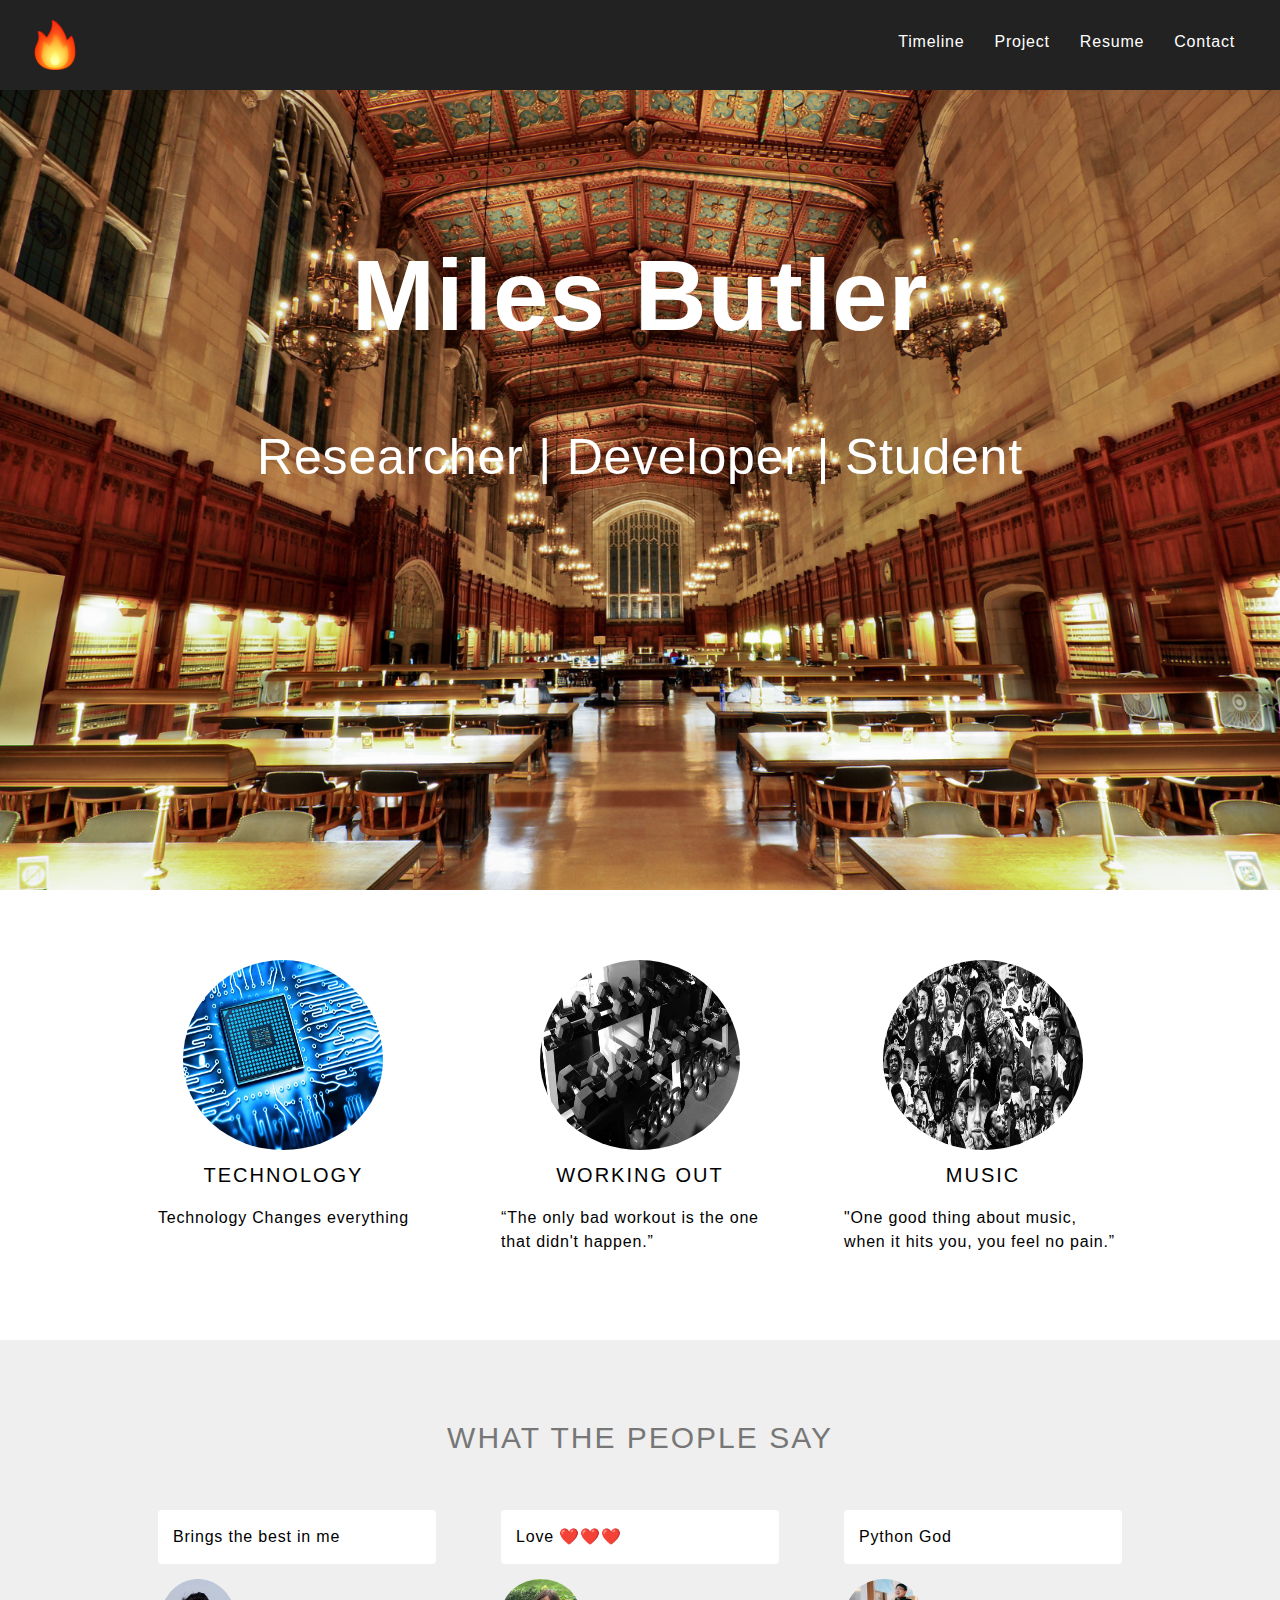
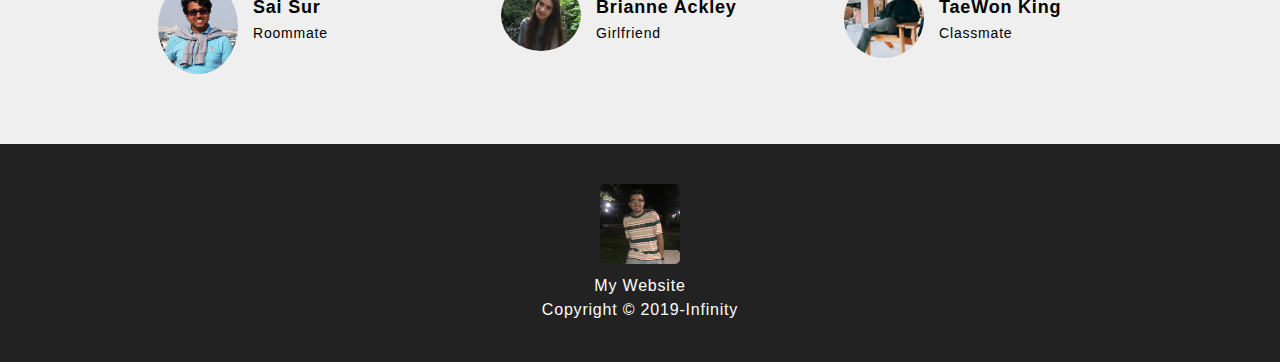
==== index.html @ 291685d3 "Add files via upload" ====
<!DOCTYPE html>
<html lang="en">
<head>
    <title>My Awesome Website</title>

    <!-- attach our stylesheet -->
    <link rel="stylesheet" href="css/style.css">
</head>
<body>

    <!-- the header -->
    <header>
      <!-- Skip to main content -->
        <div class="skip"><a href="#main">Skip to Main Content</a></div>
        <!-- our main logo -->
        <a id="logo" href="index.html">
            <img src="img/fire.png" alt="Logo">
        </a>


            <ul class='menu'>
                <li><a href="timeline.html">Timeline</a></li>
                <li><a href="projects.html">Project</a></li>
                <li><a href="resume.pdf" target="_blank">Resume</a></li>
                <li><a href="contact.html">Contact</a></li>
            </ul>


    </header>

    <!-- the content -->
    <main>

        <!-- hero content -->
        <div class="hero">
            <!-- content for the hero -->
            <div class="hero-content">
                <h1 class="hero-title">Miles Butler</h1>
                <p>Researcher | Developer | Student</p>


            </div>
        </div>

        <!-- features section -->
        <div class="site-section" id='main'>
        <div class="site-section-inside">



            <div class="feature-box">
                <img  src="img/tech.jpg" alt="A picture of Technology">
                <h5>Technology</h5>
                <p>Technology Changes everything</p>
            </div>

            <div class="feature-box">

                <img  src="img/workout.jpg" alt="A picture of Technology">
                <h5>Working Out </h5>
                <p>“The only bad workout is the one that didn't happen.”</p>
            </div>

            <div class="feature-box">
                <img  src="img/rap.jpeg" alt="A picture of Technology">
                <h5>Music</h5>
                <p>"One good thing about music, when it hits you, you feel no pain.” </p>
            </div>

        </div>
        </div>

        <!-- testimonials section -->
        <div class="site-section site-section-secondary">
          <div class="section-header">
              <h2>What the people say</h2>
          </div>

        <div class="site-section-inside">

            <div class="testimonial-box">
                <div class="testimonial-content">
                    Brings the best in me
                </div>
                <div class="testimonial-author">
                    <img src="img/sai.png" alt="Sai">
                    <h5>Sai Sur</h5>
                    <span>Roommate</span>
                </div>
            </div>

            <div class="testimonial-box">
                <div class="testimonial-content">
                    Love ❤️❤️❤️
                </div>
                <div class="testimonial-author">
                    <img src="img/bree.png" alt="Bree">
                    <h5>Brianne Ackley</h5>
                    <span>Girlfriend</span>
                </div>
            </div>

            <div class="testimonial-box">
                <div class="testimonial-content">
                  Python God
                </div>
                <div class="testimonial-author">
                    <img src="img/tae.png" alt="Tae">
                    <h5>TaeWon King</h5>
                    <span>Classmate</span>
                </div>
            </div>

        </div>
        </div>

    </main>

    <!-- the footer -->
    <footer>
        <img src="img/avatar.png" alt="Footer Logo">
        <span>My Website<br>Copyright &copy; 2019-Infinity </span>
    </footer>

</body>
</html>
---- css/style.css ----
/* resetting browser stuff */
*     {
  box-sizing: border-box;
}

.icon{
  width:50px;
  height: 50px;
}

.icon_li{
  padding :5px;
  margin: 5px;
}

html,
body   {
  margin: 0;
  padding: 0;
  line-height: 1.5;
  font-size: 16px;
}

@import url(http://fonts.googleapis.com/css?family=Open+Sans:300,700);
body {
  font-family: 'Open Sans', 'Helvetica Neue', Helvetica, Arial, sans-serif;
  font-size: 1em;
  font-weight: 300;
  line-height: 1.5;
  letter-spacing: 0.05em;
}

/* Layout */
* {
  -moz-box-sizing: border-box;
  -webkit-box-sizing: border-box;
  box-sizing: border-box;
}
/* main navigation */
nav     {
  width: 100%;
  text-align: center;
}
.menu{
  display: flex;
  flex-wrap: wrap;
  justify-content:flex-end;
  align-items: center;
  text-align: center;
  margin: 0;
}
nav ul{list-style: none;}
nav ul li {

  flex-basis: 100%;
}
nav ul li a    {
  color: #FFF;
  text-decoration: none;
  display: block;
  padding: 10px 15px;
  border-radius: 3px;
  transition: 0.3s ease all;
}
nav ul li a:hover   {
  background: #444;
}
/* Styling */
.timeline {
  margin: 4em auto;
  position: relative;
  max-width: 46em;
}
.timeline:before {
  background-color: black;
  content: '';
  margin-left: 2.45em;
  position: absolute;
  top: 0;
  left: 2em;
  width: 2px;
  height: 100%;
}

.timeline-event {
  position: relative;
}
.timeline-event:hover .timeline-event-icon {
  -moz-transform: rotate(-45deg);
  -ms-transform: rotate(-45deg);
  -webkit-transform: rotate(-45deg);
  transform: rotate(-45deg);
  background-color: #a83279;
}
.timeline-event:hover .timeline-event-thumbnail {
  -moz-box-shadow: inset 40em 0 0 0 #a83279;
  -webkit-box-shadow: inset 40em 0 0 0 #a83279;
  box-shadow: inset 40em 0 0 0 #a83279;
}

.timeline-event-copy {
  padding: 2em;
  position: relative;
  top: -1.875em;
  left: 4em;
  width: 80%;
}
.timeline-event-copy h3 {
  font-size: 1.75em;
}
.timeline-event-copy h4 {
  font-size: 1.2em;
  margin-bottom: 1.2em;
}
.timeline-event-copy strong {
  font-weight: 700;
}
.timeline-event-copy p:not(.timeline-event-thumbnail) {
  padding-bottom: 1.2em;
}

.timeline-event-icon {
  -moz-transition: -moz-transform 0.2s ease-in;
  -o-transition: -o-transform 0.2s ease-in;
  -webkit-transition: -webkit-transform 0.2s ease-in;
  transition: transform 0.2s ease-in;
  -moz-transform: rotate(45deg);
  -ms-transform: rotate(45deg);
  -webkit-transform: rotate(45deg);
  transform: rotate(45deg);
  background-color: black;
  outline: 10px solid white;
  display: block;
  margin: 0.5em 0.5em 0.5em -0.5em;
  position: absolute;
  top: 0;
  left: 2em;
  width: 1em;
  height: 1em;
}

.timeline-event-thumbnail {
  -moz-transition: box-shadow 0.5s ease-in 0.1s;
  -o-transition: box-shadow 0.5s ease-in 0.1s;
  -webkit-transition: box-shadow 0.5s ease-in;
  -webkit-transition-delay: 0.1s;
  transition: box-shadow 0.5s ease-in 0.1s;
  color: white;
  font-size: 0.75em;
  background-color: black;
  -moz-box-shadow: inset 0 0 0 0em #ef795a;
  -webkit-box-shadow: inset 0 0 0 0em #ef795a;
  box-shadow: inset 0 0 0 0em #ef795a;
  display: inline-block;
  margin-bottom: 1.2em;
  padding: 0.25em 1em 0.2em 1em;
}


/* styling our overall page */
body     {
  background: #FFF;

}

/* styling our header */
header   {
  background: #222;
  color: #FFF;
  padding: 20px 30px;
}

/* logo */
#logo         {
  display: inline-block;
  color: #FFF;
  text-decoration: none;
  width: 49%;
}
#logo img    {
  width: 50px;
  border-radius: 3px;
  margin-right: 8px;
  vertical-align: middle;
}
#logo span   {
  display: inline-block;
}



.feature-box img {
    height: 200px;
    position: relative;
    overflow: hidden;
    border-radius: 50%;
  display: flex;
  align-items: center;
  width: 200px;
  padding-bottom: 10px;
}

/* styling our footer */
footer   {
  background: #222;
  color: white;
  padding: 40px;
  text-align: center;
}
footer img   {
  display: block;
  border-radius: 5px;
  width: 80px;
  margin: 0 auto 10px;
}

/* styling our main content */
.hero           {
  min-height: 800px;
  text-align: center;
  background-image: url('../img/lib.png');
  background-size: cover;
  background-color: black;
}
.hero-content   {
  color: #FFF;
  padding-top: 130px;
}
.hero-content h1   {
  font-size: 100px;
  margin: 0;
}
.hero-content p    {
  font-size: 50px;
}
.hero-content a    {
  display: inline-block;
  color: #FFF;
  border: 3px solid #FFF;
  border-radius: 3px;
  padding: 15px 30px;
  margin-right: 20px;
  text-decoration: none;
  font-size: 28px;
}

/* basic site sections */
.site-section   {
  padding-bottom: 50px;
  padding-top: 50px;
}
.site-section-secondary   {
  background: #EFEFEF;
}
.site-section-inside   {
  width: 80%;
  display: flex;
  justify-content : space-between;
  max-width: 1200px;
  margin: 0 auto;
}
.section-header {
  text-align: center;
  margin-bottom: 30px;
}
.section-header h2  {
  font-size: 30px;
  letter-spacing: 2px;
  text-transform: uppercase;
  font-weight: 300;
  color: #777;
}

/* feature boxes */
.feature-box   {
  display: flex;
  flex-direction: column;
  align-content :flex-start;
  align-items: center;
  flex-wrap : wrap;
  width: 10%;
  padding: 20px 30px;

}


.feature-box h5   {
  font-size: 20px;
  color: black;
  display: flex;
  flex-direction: row;
  flex-wrap : wrap;
  justify-content: space-between;
  text-transform: uppercase;
  font-weight: 300;
  letter-spacing: 2px;
  margin: 0;
}



/* testimonial boxes */
.testimonial-box   {
  display: inline-block;
  width: 33%;
  padding: 20px 30px;
}
.testimonial-content   {
  background: #FFF;
  padding: 15px;
  border-radius: 4px;
  margin-bottom: 15px;
}
.testimonial-author           {

}
.testimonial-author img {
  float: left;
  width: 80px;
  border-radius: 50%;
  margin-right: 15px;
  vertical-align: middle;
}
.testimonial-author h5   {
  font-size: 18px;
  margin: 0;
  padding-top:15px;
}
.testimonial-author span {
  font-size: 14px;
}
.skip a{
  background: white;
  left: 0;
  padding: 6px;
  position: absolute;
  top:-40px;
  -webkit-transition: top 1s ease-out;
  transition: top 1s ease-out;
  z-index: 1;
}

.skip a:focus {
  top:0px;
  border: 2px solid black;

}
.Projects h1{
  text-align: center;
  font-size: 32px;
}
.Headerpic{
background-attachment: fixed; /* Parallax effect */
background-image: url('../img/ross_inno.jpg');    /* Your code here - Link to header.jpg in the images folder */
background-position: center;  /* Parallax effect */
background-repeat: no-repeat; /* Parallax effect */
background-size: cover;       /* Parallax effect */
height: 400px;
}
.Headerpic2{
background-attachment: fixed; /* Parallax effect */
background-image: url('../img/app.jpg');    /* Your code here - Link to header.jpg in the images folder */
background-position: center;  /* Parallax effect */
background-repeat: no-repeat; /* Parallax effect */
background-size: cover;       /* Parallax effect */
height: 400px;
}
.Headerpic3{
  background-attachment: fixed; /* Parallax effect */
  background-image: url('../img/puter-pic.jpg');    /* Your code here - Link to header.jpg in the images folder */
  background-position: center;  /* Parallax effect */
  background-repeat: no-repeat; /* Parallax effect */
  background-size: cover;       /* Parallax effect */
  height: 400px;

}
.Innovation-Challenge{
  padding-bottom: 30px;
  padding-left: 15px;
  padding-right: 15px;
}
.Turbovote{
  padding-bottom: 30px;
  padding-left: 15px;
  padding-right: 15px;
}
.Polaris{
  padding-bottom: 30px;
  padding-left: 15px;
  padding-right: 15px;

}
@media screen and (min-width: 800px){
  /* main navigation */

  .menu{
    justify-content: space-between;
    align-items: flex-end;
    display:flex;
    list-style: none;
    margin: 0;
    text-align: right;
    flex-wrap: wrap;
  }





  ul li {
    align-items: right;
    flex: 3;
    display: flex;
  flex-direction: row;
  flex-wrap: wrap;
    flex-basis: 50%;
  }
   ul li a    {
    color: #FFF;
    text-decoration: none;
    display: block;
    padding: 10px 15px;
    border-radius: 3px;
    transition: 0.3s ease all;
  }

   ul li a:hover   {
    background: #444;
  }
  .feature-box   {
    display: flex;
    flex-direction:column ;
    align-content :flex-start;
    flex-wrap : wrap;
    width: 33%;
    padding: 20px 30px;
  }
  .feature-box h5   {
    font-size: 20px;
    color: black;
    display: flex;
    flex-direction: row;
    flex-wrap : wrap;
    justify-content: space-between;
    text-transform: uppercase;
    font-weight: 300;
    letter-spacing: 2px;
    margin: 0;
  }
}


@media screen and (min-width: 1000px){
  /* main navigation */
  nav {
    width : 50%;
    display: flex;
    justify-content: flex-end;

  }
  .menu{
    align-items: flex-end;
    float: right;
  }
   ul {
    display:flex;
    list-style: none;
    margin: 0;
    text-align: right;
    align-items: right;
  }
  ul li {
    align-items: right;
    text-align: right;
    flex: 3;
  }
  ul li a    {
    color: #FFF;
    text-decoration: none;
    display: block;
    padding: 10px 15px;
    border-radius: 3px;
    transition: 0.3s ease all;
  }
  ul li a:hover   {
    background: #444;
  }
  .feature-box   {
    display: flex;
    flex-direction:column ;
    align-content :flex-start;
    flex-wrap : wrap;
    width: 33%;
    padding: 20px 30px;
  }
  .feature-box h5   {
    font-size: 20px;
    color: black;
    display: flex;
    flex-direction: row;
    flex-wrap : wrap;
    justify-content: space-between;
    text-transform: uppercase;
    font-weight: 300;
    letter-spacing: 2px;
    margin: 0;
  }
}
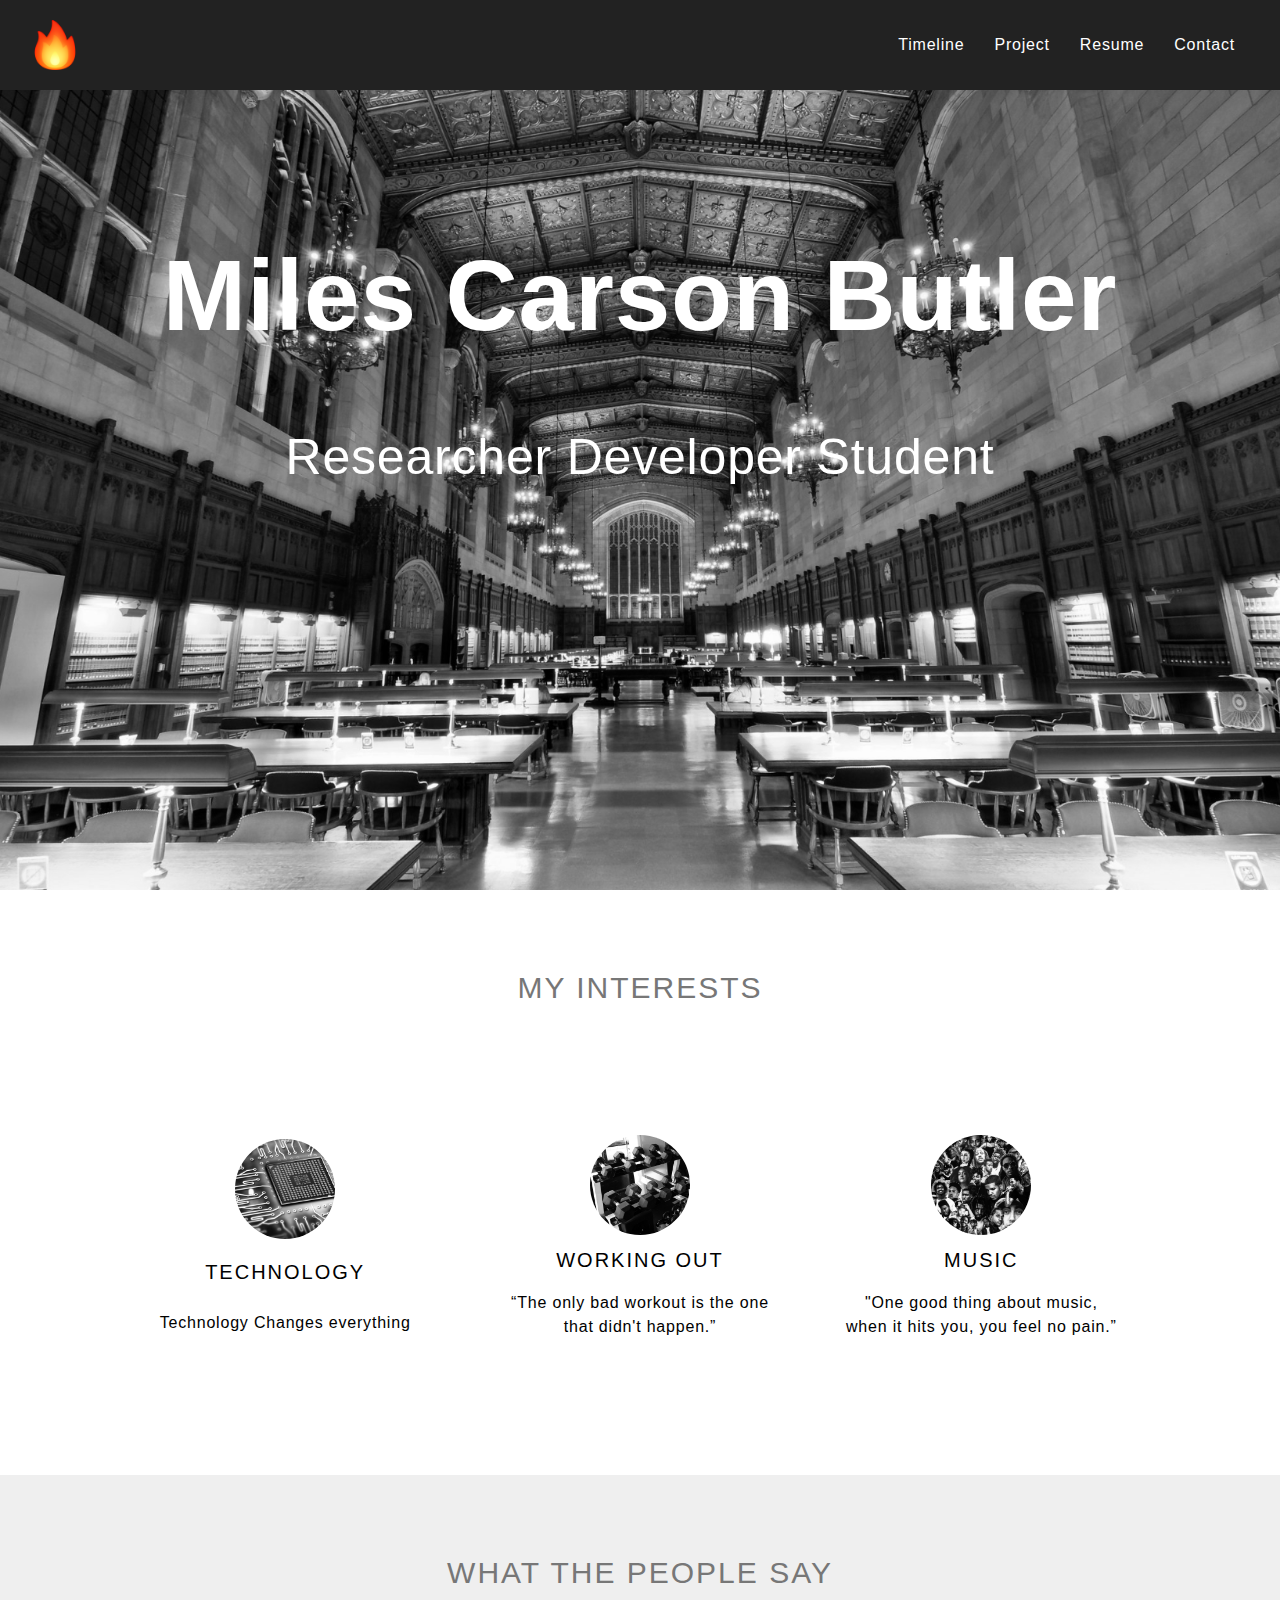
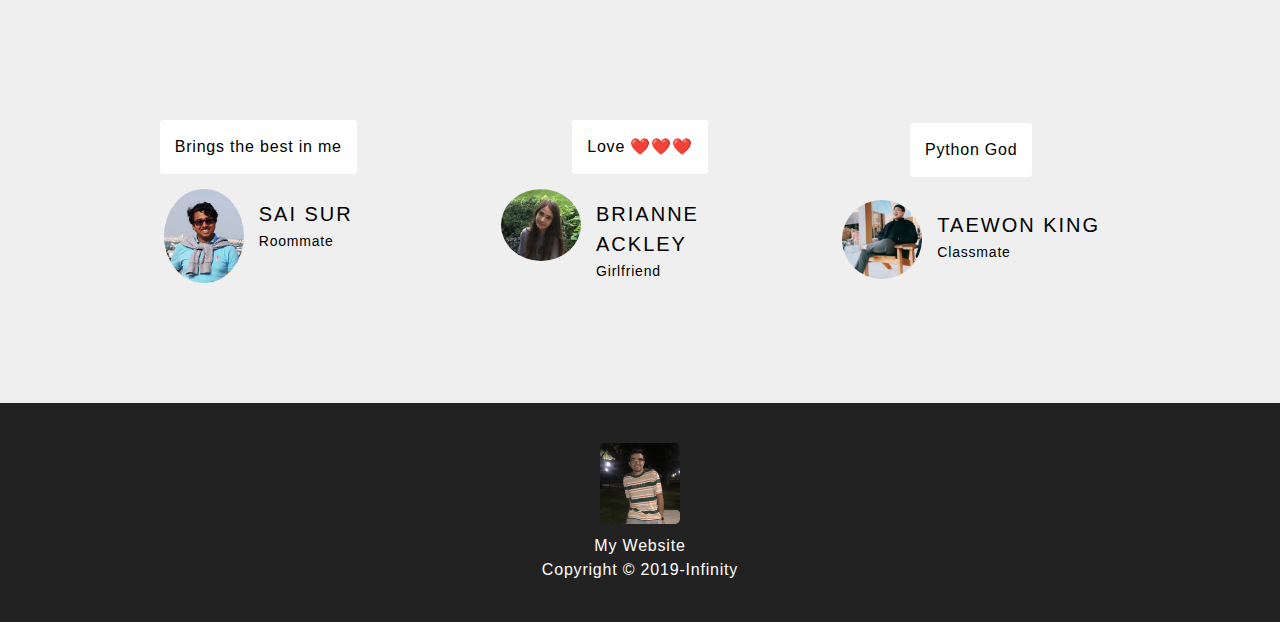
==== commit 3f7dfba2: "w" ====
--- a/index.html
+++ b/index.html
@@ -7,24 +7,24 @@
     <link rel="stylesheet" href="css/style.css">
 </head>
 <body>
-
+  <div class="skip"><a href="#main">Skip to Main Content</a></div>
     <!-- the header -->
     <header>
-      <!-- Skip to main content -->
-        <div class="skip"><a href="#main">Skip to Main Content</a></div>
-        <!-- our main logo -->
+
+      <!-- our main logo -->
         <a id="logo" href="index.html">
             <img src="img/fire.png" alt="Logo">
         </a>
 
-
+        <!-- main navigation links -->
+        <nav>
             <ul class='menu'>
                 <li><a href="timeline.html">Timeline</a></li>
                 <li><a href="projects.html">Project</a></li>
                 <li><a href="resume.pdf" target="_blank">Resume</a></li>
                 <li><a href="contact.html">Contact</a></li>
             </ul>
-
+        </nav>
 
     </header>
 
@@ -35,8 +35,8 @@
         <div class="hero">
             <!-- content for the hero -->
             <div class="hero-content">
-                <h1 class="hero-title">Miles Butler</h1>
-                <p>Researcher | Developer | Student</p>
+                <h1 class="hero-title">Miles Carson Butler</h1>
+                <p>Researcher    Developer    Student</p>
 
 
             </div>
@@ -44,25 +44,32 @@
 
         <!-- features section -->
         <div class="site-section" id='main'>
+          <div class="section-header">
+              <h2>My Interests</h2>
+          </div>
         <div class="site-section-inside">
 
 
 
             <div class="feature-box">
-                <img  src="img/tech.jpg" alt="A picture of Technology">
+              <div class="image-cropper">
+                  <img  src="img/tech.jpg" alt="A picture of Technology">
+                </div>
+
                 <h5>Technology</h5>
                 <p>Technology Changes everything</p>
             </div>
 
             <div class="feature-box">
-
-                <img  src="img/workout.jpg" alt="A picture of Technology">
+<div class="image-cropper">
+                <img  src="img/workout.jpg" alt="A picture of Technology"></div>
                 <h5>Working Out </h5>
                 <p>“The only bad workout is the one that didn't happen.”</p>
             </div>
 
             <div class="feature-box">
-                <img  src="img/rap.jpeg" alt="A picture of Technology">
+              <div class="image-cropper">
+                <img  src="img/rap.jpeg" alt="A picture of Technology"></div>
                 <h5>Music</h5>
                 <p>"One good thing about music, when it hits you, you feel no pain.” </p>
             </div>
@@ -78,7 +85,7 @@
 
         <div class="site-section-inside">
 
-            <div class="testimonial-box">
+            <div class="feature-box">
                 <div class="testimonial-content">
                     Brings the best in me
                 </div>
@@ -89,7 +96,7 @@
                 </div>
             </div>
 
-            <div class="testimonial-box">
+            <div class="feature-box">
                 <div class="testimonial-content">
                     Love ❤️❤️❤️
                 </div>
@@ -100,7 +107,7 @@
                 </div>
             </div>
 
-            <div class="testimonial-box">
+            <div class="feature-box">
                 <div class="testimonial-content">
                   Python God
                 </div>
--- a/css/style.css
+++ b/css/style.css
@@ -2,17 +2,6 @@
 *     {
   box-sizing: border-box;
 }
-
-.icon{
-  width:50px;
-  height: 50px;
-}
-
-.icon_li{
-  padding :5px;
-  margin: 5px;
-}
-
 html,
 body   {
   margin: 0;
@@ -20,6 +9,9 @@
   line-height: 1.5;
   font-size: 16px;
 }
+
+
+
 
 @import url(http://fonts.googleapis.com/css?family=Open+Sans:300,700);
 body {
@@ -44,16 +36,26 @@
 .menu{
   display: flex;
   flex-wrap: wrap;
-  justify-content:flex-end;
+  justify-content: space-between;
   align-items: center;
   text-align: center;
   margin: 0;
 }
-nav ul{list-style: none;}
+
+
+ ul{
+   padding-left: 0px;
+   list-style: none;
+
+}
+
+
 nav ul li {
 
   flex-basis: 100%;
 }
+
+
 nav ul li a    {
   color: #FFF;
   text-decoration: none;
@@ -78,7 +80,7 @@
   position: absolute;
   top: 0;
   left: 2em;
-  width: 2px;
+  width: 0px;
   height: 100%;
 }
 
@@ -168,6 +170,9 @@
   background: #222;
   color: #FFF;
   padding: 20px 30px;
+  display: flex;
+  align-items: center;
+  flex-wrap : wrap;
 }
 
 /* logo */
@@ -175,7 +180,6 @@
   display: inline-block;
   color: #FFF;
   text-decoration: none;
-  width: 49%;
 }
 #logo img    {
   width: 50px;
@@ -183,22 +187,33 @@
   margin-right: 8px;
   vertical-align: middle;
 }
-#logo span   {
-  display: inline-block;
-}
-
-
-
-.feature-box img {
-    height: 200px;
+
+.image-cropper {
+    width: 100px;
+    height: 100px;
     position: relative;
     overflow: hidden;
     border-radius: 50%;
+}
+
+.image-cropper img {
+    display: inline;
+    margin: 0 auto;
+    height: 100%;
+    width: auto;
+}
+/*
+
+.feature-box img {
+    height: 0.25fr;
+    position: relative;
+    overflow: hidden;
+    border-radius: 50%;
   display: flex;
   align-items: center;
-  width: 200px;
+  width: 100%
   padding-bottom: 10px;
-}
+} */
 
 /* styling our footer */
 footer   {
@@ -221,6 +236,13 @@
   background-image: url('../img/lib.png');
   background-size: cover;
   background-color: black;
+  -webkit-filter: grayscale(100%); /* Safari 6.0 - 9.0 */
+  filter: grayscale(100%);
+}
+
+.image-cropper{
+  -webkit-filter: grayscale(100%); /* Safari 6.0 - 9.0 */
+  filter: grayscale(100%);
 }
 .hero-content   {
   color: #FFF;
@@ -248,6 +270,9 @@
 .site-section   {
   padding-bottom: 50px;
   padding-top: 50px;
+  display: flex;
+  align-items: center;
+  flex-direction: column;
 }
 .site-section-secondary   {
   background: #EFEFEF;
@@ -255,7 +280,8 @@
 .site-section-inside   {
   width: 80%;
   display: flex;
-  justify-content : space-between;
+  flex-direction: column;
+  justify-content: center;
   max-width: 1200px;
   margin: 0 auto;
 }
@@ -275,12 +301,16 @@
 .feature-box   {
   display: flex;
   flex-direction: column;
-  align-content :flex-start;
   align-items: center;
   flex-wrap : wrap;
-  width: 10%;
   padding: 20px 30px;
 
+}
+
+ .feature-box p{
+  display: flex;
+  justify-content: center;
+  text-align: center;
 }
 
 
@@ -302,8 +332,9 @@
 /* testimonial boxes */
 .testimonial-box   {
   display: inline-block;
-  width: 33%;
   padding: 20px 30px;
+  display: flex;
+  justify-content: center;
 }
 .testimonial-content   {
   background: #FFF;
@@ -390,32 +421,105 @@
   padding-right: 15px;
 
 }
+h1{
+  text-align: center;
+}
+
+.hidden {
+  display : none;
+}
+
+
+#contact {width:100%; height:100%; margin 0 auto; background: #DDD; }
+
+.container {width:960px; height:auto; margin: 0 auto; padding: 50px 0;}
+
+#contact .container form input,
+#contact .container form textarea {
+width:97.4%;
+height:30px;
+padding:5px 10px;
+font-size: 12px;
+color:#999;
+letter-spacing:1px;
+background: #FFF;
+border:2px solid #FFF;
+margin-bottom:25px;
+  -webkit-transition:all .1s ease-in-out;
+-moz-transition:all .1s ease-in-out;
+-ms-transition:all .1s ease-in-out;
+-o-transition:all .1s ease-in-out;
+transition:all .1s ease-in-out;}
+
+#contact .container form input:focus,
+#contact .container form textarea:focus {
+border:2px solid #dd4545;
+color:#999;}
+
+#contact .container form textarea {
+height:150px;}
+#contact .container h1{text-align: center;}
+#contact .container form .submit {
+width:100%;
+padding:5px 10px;
+font-size: 12px;
+letter-spacing:1px;
+background:#dd4545;
+height:40px;
+text-transform:uppercase;
+letter-spacing:1px;
+color:#FFF;
+border:2px solid #b43838;
+  -webkit-transition:all .1s ease-in-out;
+-moz-transition:all .1s ease-in-out;
+-ms-transition:all .1s ease-in-out;
+-o-transition:all .1s ease-in-out;
+transition:all .1s ease-in-out;}
+
+#contact .container form .submit:hover {
+color:#FFF;
+border:2px solid #dd4545;
+background: #b43838;
+cursor:pointer;}
+
+#contact .container form .required {
+color:#b43838;}
+
+
 @media screen and (min-width: 800px){
   /* main navigation */
 
+  header   {
+    background: #222;
+    color: #FFF;
+    padding: 20px 30px;
+    display: flex;
+    justify-content: space-between;
+  }
+
+  nav {
+    width: 50%;
+    display: flex;
+    justify-content: flex-end;
+
+  }
   .menu{
-    justify-content: space-between;
     align-items: flex-end;
+    float: right;
+  }
+  nav ul {
     display:flex;
     list-style: none;
     margin: 0;
     text-align: right;
-    flex-wrap: wrap;
-  }
-
-
-
-
-
-  ul li {
     align-items: right;
+  }
+  nav ul li {
+    align-items: right;
+    text-align: right;
     flex: 3;
-    display: flex;
-  flex-direction: row;
-  flex-wrap: wrap;
-    flex-basis: 50%;
-  }
-   ul li a    {
+  }
+  nav ul li a    {
     color: #FFF;
     text-decoration: none;
     display: block;
@@ -423,18 +527,129 @@
     border-radius: 3px;
     transition: 0.3s ease all;
   }
-
-   ul li a:hover   {
+  nav ul li a:hover   {
     background: #444;
   }
   .feature-box   {
     display: flex;
     flex-direction:column ;
+    justify-content: center;
     align-content :flex-start;
     flex-wrap : wrap;
     width: 33%;
     padding: 20px 30px;
   }
+
+  .site-section   {
+    padding-bottom: 50px;
+    padding-top: 50px;
+    display: flex;
+    align-items: center;
+    flex-direction: column;
+  }
+
+  .site-section-inside{
+    padding-bottom: 50px;
+    padding-top: 50px;
+    display: flex;
+    flex-direction: row;
+    justify-content: center;
+  }
+
+  .feature-box h5   {
+    font-size: 20px;
+    color: black;
+    display: flex;
+    flex-direction: row;
+    flex-wrap : wrap;
+    padding-top: 10px;
+    justify-content: space-between;
+    text-transform: uppercase;
+    font-weight: 300;
+    letter-spacing: 2px;
+    margin: 0;
+  }
+}
+
+
+
+@media screen and (min-width: 1000px){
+  /* main navigation */
+
+  header   {
+    background: #222;
+    color: #FFF;
+    padding: 20px 30px;
+    display: flex;
+    justify-content: space-between;
+  }
+
+  .hidden {
+    display: flex;
+    flex-direction: column;
+  }
+
+
+
+  nav {
+    width: 50%;
+    display: flex;
+    justify-content: flex-end;
+
+  }
+
+
+
+  .menu{
+    align-items: flex-end;
+    float: right;
+  }
+  nav ul {
+    display:flex;
+    list-style: none;
+    margin: 0;
+    text-align: right;
+    align-items: right;
+  }
+  nav ul li {
+    align-items: right;
+    text-align: right;
+    flex: 3;
+  }
+  nav ul li a    {
+    color: #FFF;
+    text-decoration: none;
+    display: block;
+    padding: 10px 15px;
+    border-radius: 3px;
+    transition: 0.3s ease all;
+  }
+  nav ul li a:hover   {
+    background: #444;
+  }
+  .feature-box   {
+    display: flex;
+    justify-content: space-around;
+    width: 33%;
+    padding: 20px 30px;
+  }
+
+  .site-section   {
+    padding-bottom: 50px;
+    padding-top: 50px;
+    display: flex;
+    align-items: space;
+    flex-direction: column;
+  }
+
+  .site-section-inside{
+    padding-bottom: 50px;
+    padding-top: 50px;
+    display: flex;
+    flex-direction: row;
+    justify-content: space-around;
+  }
+
   .feature-box h5   {
     font-size: 20px;
     color: black;
@@ -449,60 +664,24 @@
   }
 }
 
-
-@media screen and (min-width: 1000px){
-  /* main navigation */
-  nav {
-    width : 50%;
-    display: flex;
-    justify-content: flex-end;
-
-  }
-  .menu{
-    align-items: flex-end;
-    float: right;
-  }
-   ul {
-    display:flex;
-    list-style: none;
-    margin: 0;
-    text-align: right;
-    align-items: right;
-  }
-  ul li {
-    align-items: right;
-    text-align: right;
-    flex: 3;
-  }
-  ul li a    {
-    color: #FFF;
-    text-decoration: none;
-    display: block;
-    padding: 10px 15px;
-    border-radius: 3px;
-    transition: 0.3s ease all;
-  }
-  ul li a:hover   {
-    background: #444;
-  }
-  .feature-box   {
-    display: flex;
-    flex-direction:column ;
-    align-content :flex-start;
-    flex-wrap : wrap;
-    width: 33%;
-    padding: 20px 30px;
-  }
-  .feature-box h5   {
-    font-size: 20px;
-    color: black;
-    display: flex;
-    flex-direction: row;
-    flex-wrap : wrap;
-    justify-content: space-between;
-    text-transform: uppercase;
-    font-weight: 300;
-    letter-spacing: 2px;
-    margin: 0;
-  }
-}
+@media screen and (prefers-reduced-motion: reduce){
+  html{
+      scroll-behavior: auto; /* Removes scroll animation */
+      animation: none;
+  }
+
+  .skip a{
+    background: white;
+    left: 0;
+    padding: 6px;
+    position: absolute;
+    top: -40px;
+    -webkit-transition: initial; /* Your code here - set to default setting */
+    transition: initial;/* Your code here - set to default setting */
+    z-index: 1;
+  }
+
+  .skip a:focus{
+    top:0;
+  }
+}
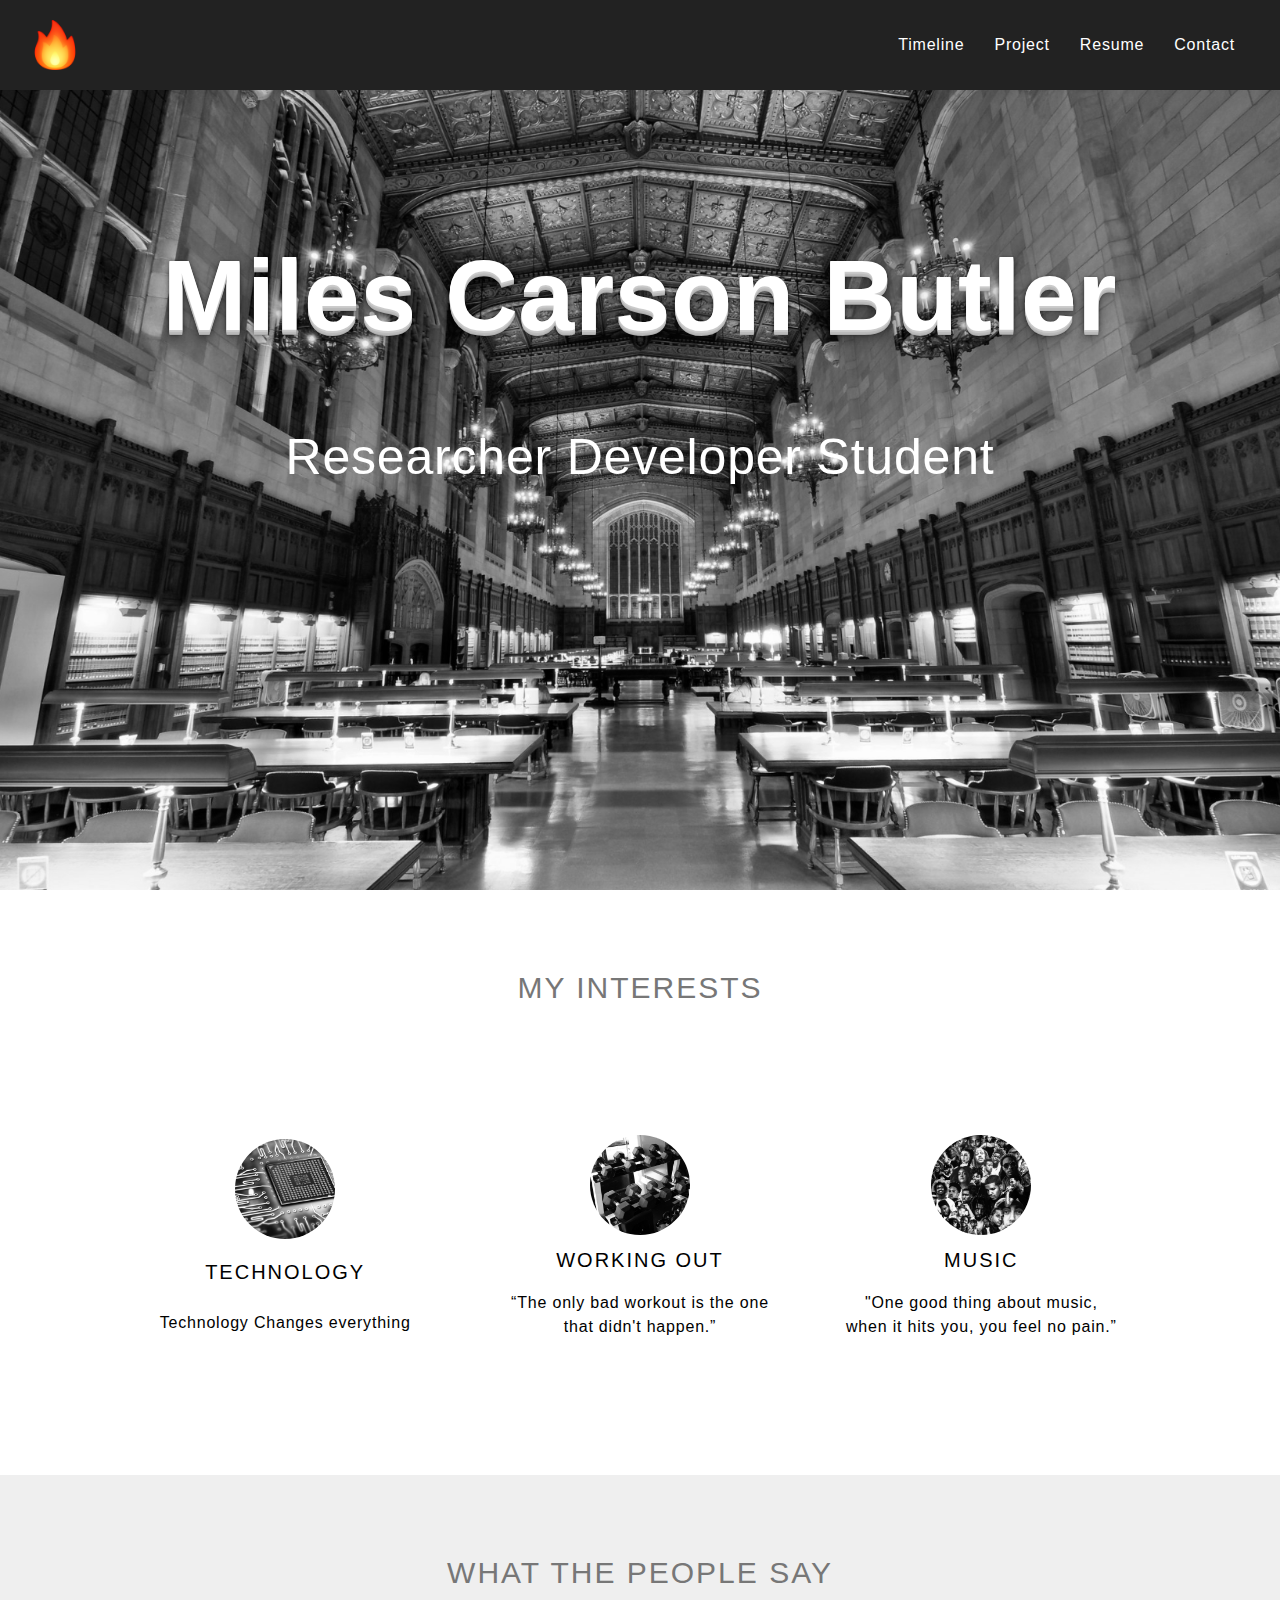
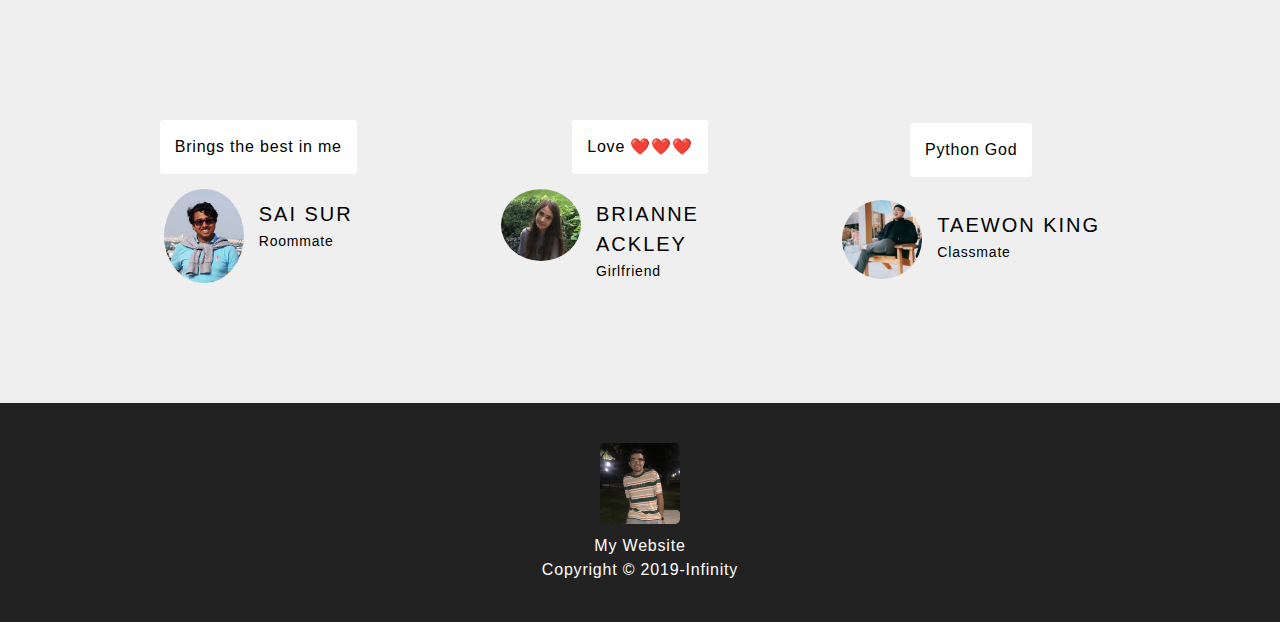
==== commit 428e5aa3: "w" ====
--- a/index.html
+++ b/index.html
@@ -35,7 +35,7 @@
         <div class="hero">
             <!-- content for the hero -->
             <div class="hero-content">
-                <h1 class="hero-title">Miles Carson Butler</h1>
+                <h1 class="hero-title hit-the-floor">Miles Carson Butler</h1>
                 <p>Researcher    Developer    Student</p>
 
 
@@ -130,4 +130,16 @@
     </footer>
 
 </body>
+
+<!-- Global site tag (gtag.js) - Google Analytics -->
+<script async src="https://www.googletagmanager.com/gtag/js?id=UA-151897547-2"></script>
+<script>
+  window.dataLayer = window.dataLayer || [];
+  function gtag(){dataLayer.push(arguments);}
+  gtag('js', new Date());
+
+  gtag('config', 'UA-151897547-2');
+</script>
+
+
 </html>
--- a/css/style.css
+++ b/css/style.css
@@ -8,6 +8,35 @@
   padding: 0;
   line-height: 1.5;
   font-size: 16px;
+}
+
+
+.hit-the-floor {
+  color: #fff;
+  font-size: 12em;
+  font-weight: bold;
+  font-family: Helvetica;
+  text-shadow:
+    0 1px 0 #ccc,
+    0 2px 0 #c9c9c9,
+    0 3px 0 #bbb,
+    0 4px 0 #b9b9b9,
+    0 5px 0 #aaa,
+    0 6px 1px rgba(0,0,0,.1),
+    0 0 5px rgba(0,0,0,.1),
+    0 1px 3px rgba(0,0,0,.3),
+    0 3px 5px rgba(0,0,0,.2),
+    0 5px 10px rgba(0,0,0,.25),
+    0 10px 10px rgba(0,0,0,.2),
+    0 20px 20px rgba(0,0,0,.15);
+}
+
+.hit-the-floor {
+  text-align: center;
+}
+
+body {
+  background-color: #f1f1f1;
 }
 
 
